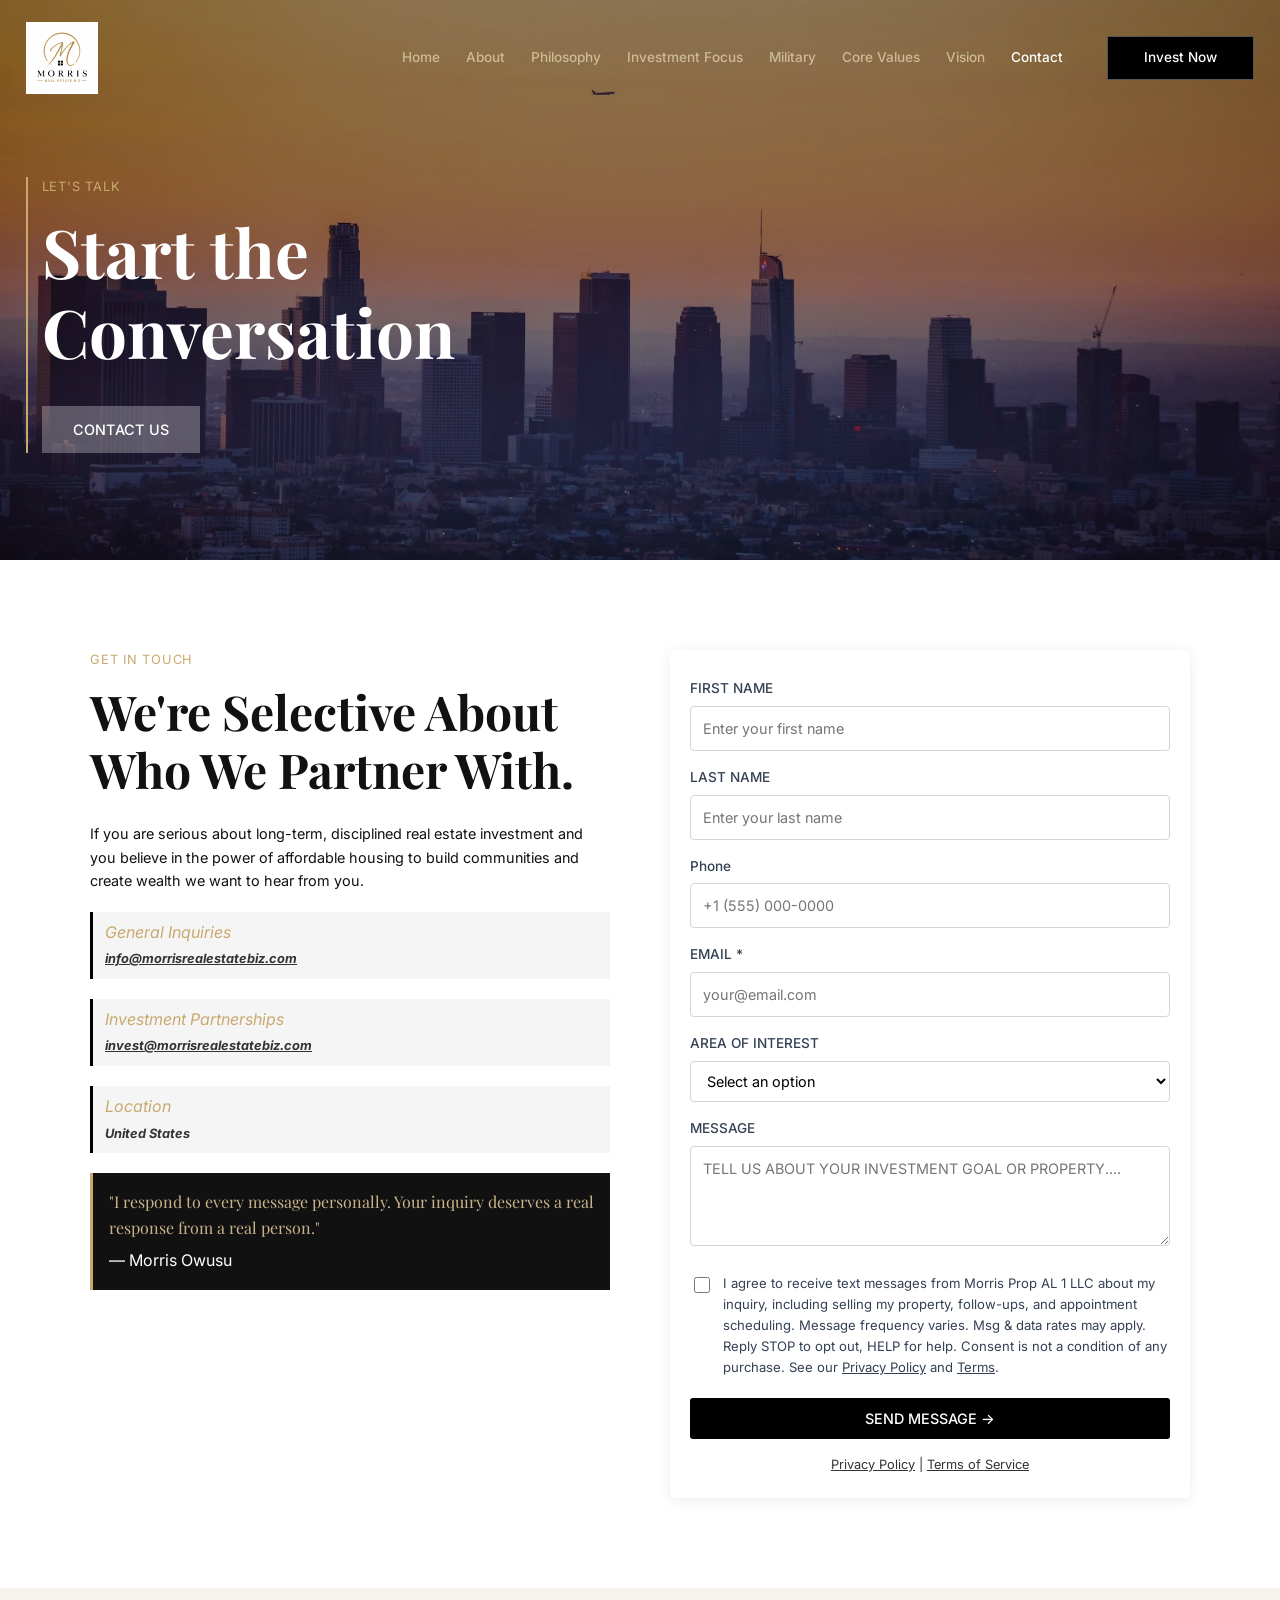
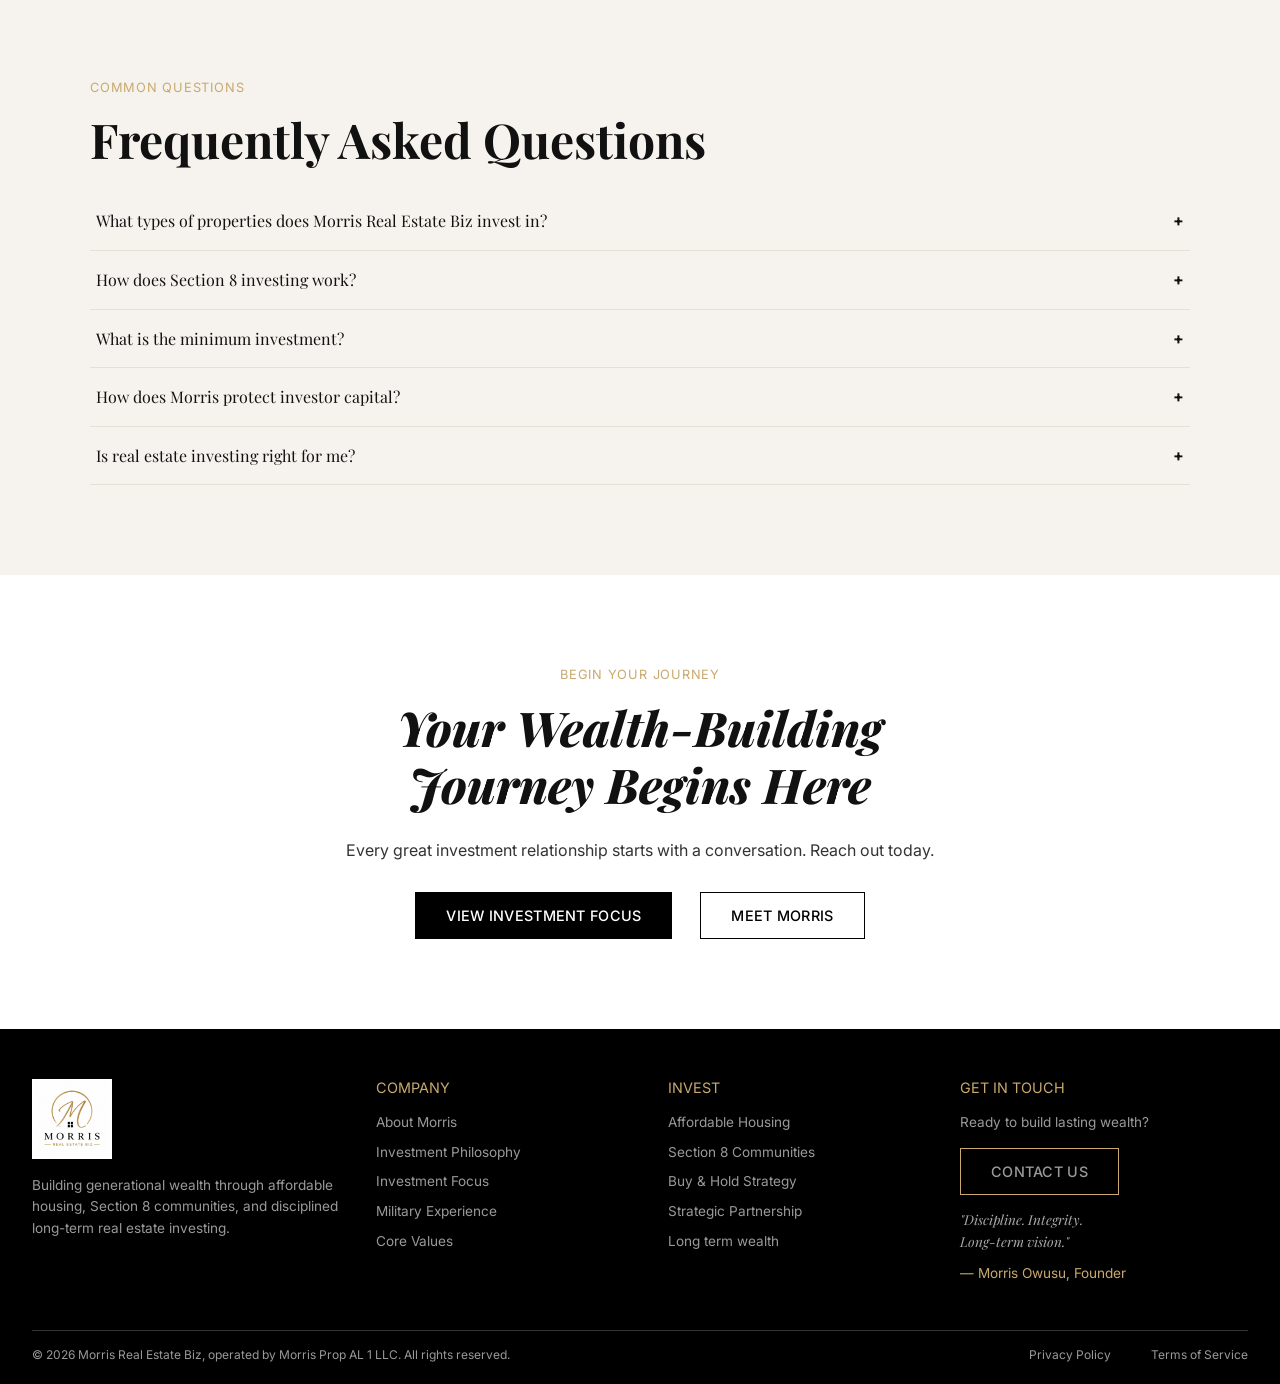
==== contact/index.html @ 5a74b3a9 "Static copy of morrisrealestatebis.com" ====
<!DOCTYPE html>
<html lang="en"><head><meta charset="utf-8"><meta name="viewport" content="width=device-width, initial-scale=1">
<title>Contact | Morris Real Estate Biz</title><meta name="description" content="Start the conversation with Morris Real Estate Biz.">
<link rel="icon" type="image/png" href="/favicon.png">
<link rel="preconnect" href="https://fonts.googleapis.com"><link rel="preconnect" href="https://fonts.gstatic.com" crossorigin>
<link href="https://fonts.googleapis.com/css2?family=Inter:wght@400;500;600;700&family=Playfair+Display:ital,wght@0,400;0,600;0,700;0,800;1,400;1,700;1,800&display=swap" rel="stylesheet">
<link rel="stylesheet" href="/assets/style.css"></head>
<body>
<header class="site-header"><div class="nav-wrap">
<a class="logo" href="/" aria-label="Morris Real Estate Biz home"><img src="/assets/img/logo.png" alt="Morris Real Estate Biz logo" width="72" height="72"></a>
<button class="menu-toggle" aria-label="Open menu" onclick="document.querySelector('.nav').classList.toggle('open')">&#9776;</button>
<nav class="nav"><a href="/">Home</a><a href="/about/">About</a><a href="/philosophy/">Philosophy</a><a href="/investment-focus/">Investment Focus</a><a href="/military/">Military</a><a href="/core-values/">Core Values</a><a href="/vision/">Vision</a><a href="/contact/" class="active">Contact</a><a class="btn-nav" href="/contact/">Invest Now</a></nav></div></header>
<main>
<section class="hero short" style="background-image:url(/assets/img/hero-la-skyline.jpg)"><div class="hero-inner"><span class="eyebrow">Let's Talk</span><h1>Start the<br>Conversation</h1><div class="btns"><a class="btn btn-glass" href="#contact-form">Contact Us</a></div></div></section><section><div class="container split" style="width:min(1100px,92%);align-items:start"><div><span class="eyebrow">Get In Touch</span><h2>We're Selective About<br>Who We Partner With.</h2><p style="font-size:.9rem;color:#111">If you are serious about long-term, disciplined real estate investment and you believe in the power of affordable housing to build communities and create wealth we want to hear from you.</p>
<div class="info-box"><em>General Inquiries</em><strong><a href="mailto:info@morrisrealestatebiz.com">info@morrisrealestatebiz.com</a></strong></div>
<div class="info-box"><em>Investment Partnerships</em><strong><a href="mailto:invest@morrisrealestatebiz.com">invest@morrisrealestatebiz.com</a></strong></div>
<div class="info-box"><em>Location</em><strong>United States</strong></div>
<div class="quote-dark">"I respond to every message personally. Your inquiry deserves a real response from a real person."<span>— Morris Owusu</span></div></div>
<form id="contact-form" class="form-card" action="https://formsubmit.co/morrisowusu24@gmail.com" method="POST">
<input type="hidden" name="_subject" value="New website inquiry">
<input type="hidden" name="_captcha" value="true">
<input type="hidden" name="_template" value="table">
<input type="hidden" name="_next" value="https://morrisrealestatebis.com/thanks/">
<input type="text" name="_honey" style="display:none" tabindex="-1" autocomplete="off">
<label for="first_name">FIRST NAME</label><input type="text" id="first_name" name="First name" placeholder="Enter your first name" autocomplete="given-name">
<label for="last_name">LAST NAME</label><input type="text" id="last_name" name="Last name" placeholder="Enter your last name" autocomplete="family-name">
<label for="phone">Phone</label><input type="tel" id="phone" name="Phone" placeholder="+1 (555) 000-0000" autocomplete="tel">
<label for="email">EMAIL *</label><input type="email" id="email" name="email" placeholder="your@email.com" required autocomplete="email">
<label for="interest">AREA OF INTEREST</label><select id="interest" name="Area of interest"><option value="">Select an option</option><option>Selling a property</option><option>Investment partnership</option><option>Affordable housing / Section 8</option><option>General inquiry</option></select>
<label for="message">MESSAGE</label><textarea id="message" name="Message" placeholder="TELL US ABOUT YOUR INVESTMENT GOAL OR PROPERTY...."></textarea>
<div class="consent"><input type="checkbox" id="sms_consent" name="SMS consent" value="Yes - agreed to receive text messages from Morris Prop AL 1 LLC"><label for="sms_consent" style="margin:0;font-weight:400;font-size:.82rem">I agree to receive text messages from Morris Prop AL 1 LLC about my inquiry, including selling my property, follow-ups, and appointment scheduling. Message frequency varies. Msg &amp; data rates may apply. Reply STOP to opt out, HELP for help. Consent is not a condition of any purchase. See our <a href="/privacy-policy/">Privacy Policy</a> and <a href="/terms-and-conditions/">Terms</a>.</label></div>
<button type="submit">SEND MESSAGE &rarr;</button>
<div class="form-links"><a href="/privacy-policy/">Privacy Policy</a> | <a href="/terms-and-conditions/">Terms of Service</a></div>
</form></div></section>
<section class="bg-cream"><div class="container" style="width:min(1100px,92%)"><span class="eyebrow">Common Questions</span><h2>Frequently Asked Questions</h2><div class="faq"><details><summary>What types of properties does Morris Real Estate Biz invest in?</summary><p>We focus primarily on affordable housing and Section 8 qualified multifamily and single-family residential properties. We prioritize markets with strong demand, manageable prices, and genuine community need.</p></details><details><summary>How does Section 8 investing work?</summary><p>The Housing Choice Voucher Program (Section 8) allows qualifying tenants to use government vouchers for rental assistance. As a landlord, you receive a guaranteed portion of rent directly from HUD, providing exceptional income stability.</p></details><details><summary>What is the minimum investment?</summary><p>Minimum investment thresholds vary by deal structure. We encourage you to reach out for a conversation — we tailor partnership structures to align with each investor's goals and capacity.</p></details><details><summary>How does Morris protect investor capital?</summary><p>Through conservative leverage, rigorous property due diligence, thorough market analysis, and disciplined cash flow underwriting. Every deal must cashflow positively before we proceed.</p></details><details><summary>Is real estate investing right for me?</summary><p>Real estate investment requires patience, capital commitment, and a long-term outlook. If you share Morris's belief in the power of patient, disciplined investing in affordable housing, we encourage you to start a conversation.</p></details></div></div></section>
<section class="center"><div class="narrow"><span class="eyebrow">Begin Your Journey</span><h2 style="font-style:italic;font-weight:800">Your Wealth-Building<br>Journey Begins Here</h2><p>Every great investment relationship starts with a conversation. Reach out today.</p><div class="btns"><a class="btn btn-dark" href="/investment-focus/">View Investment Focus</a><a class="btn btn-outline" href="/about/">Meet Morris</a></div></div></section>
</main>
<footer class="site-footer"><div class="foot-grid">
<div><a class="logo" href="/"><img src="/assets/img/logo.png" alt="Morris Real Estate Biz logo" width="80" height="80"></a><p>Building generational wealth through affordable housing, Section 8 communities, and disciplined long-term real estate investing.</p></div>
<div><h4>Company</h4><ul><li><a href="/about/">About Morris</a></li><li><a href="/philosophy/">Investment Philosophy</a></li><li><a href="/investment-focus/">Investment Focus</a></li><li><a href="/military/">Military Experience</a></li><li><a href="/core-values/">Core Values</a></li></ul></div>
<div><h4>Invest</h4><ul><li><a href="/investment-focus/">Affordable Housing</a></li><li><a href="/investment-focus/">Section 8 Communities</a></li><li><a href="/investment-focus/">Buy &amp; Hold Strategy</a></li><li><a href="/investment-focus/">Strategic Partnership</a></li><li><a href="/vision/">Long term wealth</a></li></ul></div>
<div><h4>Get in Touch</h4><p>Ready to build lasting wealth?</p><a class="btn btn-gold-outline" href="/contact/">Contact Us</a><p class="foot-quote">"Discipline. Integrity.<br>Long-term vision."</p><p style="color:var(--gold)">— Morris Owusu, Founder</p></div>
</div>
<div class="foot-bottom"><span>&copy; 2026 Morris Real Estate Biz, operated by Morris Prop AL 1 LLC. All rights reserved.</span><nav><a href="/privacy-policy/">Privacy Policy</a><a href="/terms-and-conditions/">Terms of Service</a></nav></div></footer>
</body></html>
---- assets/style.css ----
/* Morris Real Estate Biz — static rebuild */
:root{--gold:#c9a96e;--gold-dk:#a8884f;--black:#000;--ink:#111;--card:#1a1a1a;--cream:#f6f3ee;--sand:#ede7de;--text:#333;--muted:#6b6b6b;--line:#e6e0d6;
--serif:'Playfair Display',Georgia,serif;--sans:'Inter',system-ui,-apple-system,Segoe UI,Roboto,sans-serif}
*{box-sizing:border-box}
html{scroll-behavior:smooth}
body{margin:0;font-family:var(--sans);color:var(--text);background:#fff;line-height:1.6;font-size:16px;-webkit-font-smoothing:antialiased}
img{max-width:100%;display:block}
a{color:inherit}
h1,h2,h3,h4{font-family:var(--serif);color:var(--ink);margin:0 0 .5em;line-height:1.2;font-weight:700}
h1{font-size:clamp(2.4rem,5.5vw,4.2rem)}
h2{font-size:clamp(2rem,4vw,3rem)}
h3{font-size:1.35rem}
p{margin:0 0 1.1em}
.container{width:min(1200px,92%);margin:0 auto}
.narrow{width:min(820px,92%);margin:0 auto}
.eyebrow{display:block;font-size:.8rem;letter-spacing:.06em;text-transform:uppercase;color:var(--gold);margin-bottom:.8rem}
.center{text-align:center}
section{padding:90px 0}
.bg-black{background:#000;color:#bdbdbd}.bg-black h2,.bg-black h3{color:#fff}
.bg-dark{background:#222;color:#cfcfcf}.bg-dark h2{color:#fff}
.bg-cream{background:var(--cream)}.bg-sand{background:var(--sand)}
/* buttons */
.btn{display:inline-block;padding:14px 30px;font:500 .9rem var(--sans);text-transform:uppercase;letter-spacing:.02em;text-decoration:none;border:1px solid transparent;cursor:pointer;transition:.2s}
.btn-dark{background:#000;color:#fff;border-color:#000}.btn-dark:hover{background:var(--gold);border-color:var(--gold)}
.btn-outline{background:transparent;color:#000;border-color:#000}.btn-outline:hover{background:#000;color:#fff}
.btn-glass{background:rgba(255,255,255,.28);color:#fff}.btn-glass:hover{background:rgba(255,255,255,.45)}
.btn-gold-outline{border-color:var(--gold);color:var(--gold);background:transparent}.btn-gold-outline:hover{background:var(--gold);color:#000}
.btn-light-outline{border-color:#fff;color:#fff;background:transparent}.btn-light-outline:hover{background:#fff;color:#000}
.btns{display:flex;flex-wrap:wrap;gap:16px 28px;margin-top:28px}
.center .btns{justify-content:center}
/* header */
.site-header{position:absolute;top:0;left:0;right:0;z-index:50;padding:22px 0}
.site-header.solid{position:relative;background:#000}
.nav-wrap{display:flex;align-items:center;justify-content:space-between;width:96%;margin:0 auto}
.logo img{width:72px;height:auto;border:1px solid #fff}
.nav{display:flex;align-items:center;gap:26px}
.nav a{color:#cdbb95;text-decoration:none;font-size:.85rem;font-weight:500}
.nav a:hover,.nav a.active{color:#fff}
.nav .btn-nav{background:#000;color:#fff;border:1px solid #555;padding:10px 36px;margin-left:18px}
.nav .btn-nav:hover{background:var(--gold);color:#000}
.menu-toggle{display:none;background:none;border:0;color:#fff;font-size:28px;cursor:pointer}
/* hero */
.hero{position:relative;min-height:600px;display:flex;align-items:center;background-size:cover;background-position:center;color:#fff;padding:150px 0 80px}
.hero::before{content:"";position:absolute;inset:0;background:rgba(0,0,0,.45)}
.hero.short{min-height:560px}
.hero-inner{position:relative;width:96%;margin:0 auto;border-left:2px solid var(--gold);padding-left:14px}
.hero h1{color:#fff;max-width:760px}
.hero p.lead{font-size:1.2rem;color:#e6e6e6;max-width:640px}
.hero.centered .hero-inner{text-align:center;border-left:0}
.hero.centered h1,.hero.centered p.lead{margin-left:auto;margin-right:auto}
.hero.centered .btns{justify-content:center}
.hero-bar{position:absolute;left:0;right:0;bottom:0;background:rgba(0,0,0,.75);display:flex;justify-content:flex-end;gap:56px;padding:14px 4%;z-index:2}
.hero-bar div{text-align:right}.hero-bar strong{display:block;color:var(--gold);font-weight:500;font-size:.9rem}.hero-bar span{font-size:.75rem;color:#999}
/* grids */
.split{display:grid;grid-template-columns:1fr 1fr;gap:60px;align-items:center}
.cards4{display:grid;grid-template-columns:repeat(4,1fr);gap:2px}
.cards3{display:grid;grid-template-columns:repeat(3,1fr);gap:4px}
.cards2{display:grid;grid-template-columns:repeat(2,1fr);gap:2px}
.dcard{background:var(--card);border:1px solid #3b3a2a;padding:28px 22px;color:#9a9a9a}
.dcard h3{color:#fff;font-size:1.3rem}
.dcard a{color:var(--gold);text-decoration:none;font-size:.9rem}
.num{font-family:var(--serif);font-size:2.4rem;color:#4a4334;line-height:1;margin-bottom:12px;font-weight:700}
.dcard .tag{color:var(--gold);text-transform:uppercase;font-size:.9rem;margin:.2em 0 .6em}
.dcard hr{border:0;border-top:1px solid #444;margin:18px 0}
.dcard em{font-family:var(--serif);color:#c9b48a;font-size:.9rem}
.wcard{background:#fff;border:1px solid var(--line);padding:26px 22px;color:var(--muted);font-size:.92rem}
.wcard::before{content:"";display:block;width:30px;height:1px;background:var(--gold);margin-bottom:14px}
.wcard h3{font-size:1.25rem}
.photo-tag{position:absolute;left:24px;bottom:24px;background:rgba(0,0,0,.85);color:#fff;padding:14px 18px;font-size:.85rem}
.photo-tag em{display:block;font-family:var(--serif);color:var(--gold);font-size:.75rem}
.rel{position:relative}
.principle{background:#f8f8f8;border-left:3px solid #000;padding:12px 16px;margin-bottom:22px}
.principle strong{font-style:italic;display:block}.principle span{font-size:.85rem;font-style:italic}
/* stats */
.stats{position:relative;background-size:cover;background-position:center;color:#fff;text-align:center}
.stats::before{content:"";position:absolute;inset:0;background:rgba(10,6,4,.78)}
.stats>*{position:relative}
.stats h2{color:#fff}
.stat-row{display:grid;grid-template-columns:repeat(4,1fr);margin-top:50px}
.stat-row div{border-left:1px solid #666;padding:20px}.stat-row div:first-child{border-left:0}
.stat-row b{display:block;font-family:var(--serif);font-size:3rem;color:var(--gold);line-height:1.1}
.stat-row span{font-size:.85rem;color:#ccc}
.overlay-sec{position:relative;background-size:cover;background-position:center;color:#fff}
.overlay-sec::before{content:"";position:absolute;inset:0;background:rgba(0,0,0,.55)}
.overlay-sec>*{position:relative}.overlay-sec h2{color:#fff}
/* timeline */
.timeline{border-left:1px solid #555;margin-left:10px;padding-left:34px;max-width:620px}
.timeline .item{position:relative;padding-bottom:50px}
.timeline .item::before{content:"";position:absolute;left:-37px;top:8px;width:5px;height:5px;border-radius:50%;background:var(--gold)}
.timeline small{color:var(--gold);letter-spacing:.2em;font-size:.65rem}
.timeline h3{color:#fff;font-size:1.9rem;margin:.2em 0 .4em}
blockquote{margin:0}
.quote-big{font-family:var(--serif);font-style:italic;font-weight:800;font-size:clamp(1.6rem,3.2vw,2.5rem);color:#111;line-height:1.3}
.boxed-tag{display:inline-block;border:1px solid var(--gold);color:var(--gold);padding:6px 14px;font-size:.75rem;text-transform:uppercase;margin-bottom:12px}
.feat{display:grid;grid-template-columns:1fr 1fr;gap:10px 30px;margin:10px 0 20px;font-size:.8rem;color:#888}
.feat b{font-family:var(--serif);color:#111;font-size:.9rem;display:block}
.steps div{display:flex;gap:14px;align-items:center;margin:10px 0;font-size:.85rem}
.steps b{background:#000;color:#fff;width:34px;height:34px;display:flex;align-items:center;justify-content:center;font-weight:400}
.steps small{display:block;color:#888}
.quote-box{border:1px solid var(--gold);padding:18px 20px;margin:16px 0}
.quote-box p{font-family:var(--serif);font-style:italic;color:var(--gold);font-weight:700;margin:0 0 6px}
.icon{font-size:1.6rem;color:var(--gold)}
.vcard{background:#fff;padding:26px 22px;color:var(--muted);font-size:.85rem}
.vcard h3{font-size:1.4rem;margin-top:8px}
.vcard hr{border:0;border-top:1px solid #d9c9a8;margin:18px 0}
.vcard em{color:#888}
.goal{background:var(--cream);padding:24px 18px;font-size:.85rem;color:var(--muted)}
.goal b{font-family:var(--serif);font-size:2rem;color:var(--gold);display:block}
.goal h4{font-size:1rem;color:#111}
.mosaic{display:grid;grid-template-columns:1fr 1fr;gap:4px;margin-top:30px}
.mosaic .stack{display:grid;gap:4px}
.mosaic img{width:100%;height:100%;object-fit:cover}
/* contact */
.info-box{background:#f5f5f5;border-left:3px solid #000;padding:8px 12px;margin:20px 0}
.info-box em{color:var(--gold);display:block}.info-box strong{font-style:italic;font-size:.8rem}
.quote-dark{background:#111;color:#c9b48a;padding:16px;border-left:3px solid var(--gold);font-family:var(--serif)}
.quote-dark span{display:block;color:#fff;font-family:var(--sans);margin-top:8px}
.form-card{background:#fff;box-shadow:0 2px 14px rgba(0,0,0,.08);border-radius:6px;padding:12px 20px 22px}
.form-card label{display:block;font-size:.85rem;font-weight:500;color:#344054;margin:16px 0 6px}
.form-card input[type=text],.form-card input[type=email],.form-card input[type=tel],.form-card select,.form-card textarea{width:100%;padding:10px 12px;border:1px solid #d0d5dd;border-radius:4px;font:inherit;font-size:.9rem;background:#fff}
.form-card textarea{min-height:100px;resize:vertical}
.consent{display:flex;gap:10px;align-items:flex-start;margin:20px 0;font-size:.82rem;color:#344054}
.consent input{margin-top:4px;flex:none;width:16px;height:16px}
.form-card button{width:100%;background:#000;color:#fff;border:0;padding:12px;font:500 .9rem var(--sans);cursor:pointer;border-radius:3px}
.form-card button:hover{background:var(--gold)}
.form-links{text-align:center;font-size:.8rem;margin-top:16px}
.faq details{border-bottom:1px solid var(--line);padding:16px 6px}
.faq summary{font-family:var(--serif);cursor:pointer;list-style:none;display:flex;justify-content:space-between;color:#111}
.faq summary::after{content:"+";font-family:var(--sans);font-weight:700}
.faq details[open] summary::after{content:"–"}
.faq details p{margin:12px 0 0;color:var(--muted);font-size:.95rem}
/* legal */
.legal-title{font-family:var(--serif);font-style:italic;text-align:center;font-size:clamp(2.2rem,5vw,3.4rem);margin:50px 0 30px}
.legal{border:1px solid #f0c9a8;border-radius:8px;padding:20px 24px;margin-bottom:70px;font-size:.92rem;color:#222}
.legal h2{font-family:var(--sans);font-size:1rem;font-weight:600;margin:0 0 4px;color:#111}
.legal .sec{border-top:1px solid #ddd;padding:10px 0}
.legal p{margin:0 0 6px}
/* footer */
.site-footer{background:#000;color:#999;padding:50px 0 20px;font-size:.85rem}
.foot-grid{display:grid;grid-template-columns:1.2fr 1fr 1fr 1.1fr;gap:30px;width:95%;margin:0 auto}
.site-footer h4{font-family:var(--sans);color:var(--gold);font-weight:400;text-transform:uppercase;font-size:.9rem;margin-bottom:16px}
.site-footer ul{list-style:none;margin:0;padding:0}.site-footer li{margin-bottom:8px}
.site-footer a{color:#999;text-decoration:none}.site-footer a:hover{color:#fff}
.site-footer .logo img{width:80px;margin-bottom:16px}
.foot-quote{font-family:var(--serif);font-style:italic;color:#aaa;margin:14px 0 10px}
.foot-bottom{width:95%;margin:30px auto 0;border-top:1px solid #333;padding-top:14px;display:flex;justify-content:space-between;flex-wrap:wrap;gap:10px;font-size:.75rem}
.foot-bottom nav a{margin-left:40px}
/* responsive */
@media (max-width:1000px){
 .cards4{grid-template-columns:repeat(2,1fr)}
 .cards3{grid-template-columns:repeat(2,1fr)}
 .foot-grid{grid-template-columns:1fr 1fr}
}
@media (max-width:860px){
 .menu-toggle{display:block}
 .nav{display:none;position:absolute;top:100%;left:0;right:0;background:#000;flex-direction:column;align-items:flex-start;padding:16px 6%;gap:14px}
 .nav.open{display:flex}
 .nav .btn-nav{margin-left:0}
 .site-header .nav-wrap{position:relative}
 .split{grid-template-columns:1fr;gap:36px}
 .split.rev>*:first-child{order:2}
 .stat-row{grid-template-columns:repeat(2,1fr)}
 .stat-row div{border-left:0}
 section{padding:64px 0}
 .hero-bar{justify-content:space-around;gap:10px}
 .hero-bar div{text-align:center}
}
@media (max-width:560px){
 .cards4,.cards3,.cards2,.mosaic,.feat{grid-template-columns:1fr}
 .foot-grid{grid-template-columns:1fr}
 .hero{min-height:520px;padding-top:130px}
 .foot-bottom nav a{margin:0 20px 0 0}
 .btns .btn{width:100%;text-align:center}
}
.hero.has-bar{padding-bottom:130px}
@media (max-width:860px){.hero.has-bar{padding-bottom:150px}}
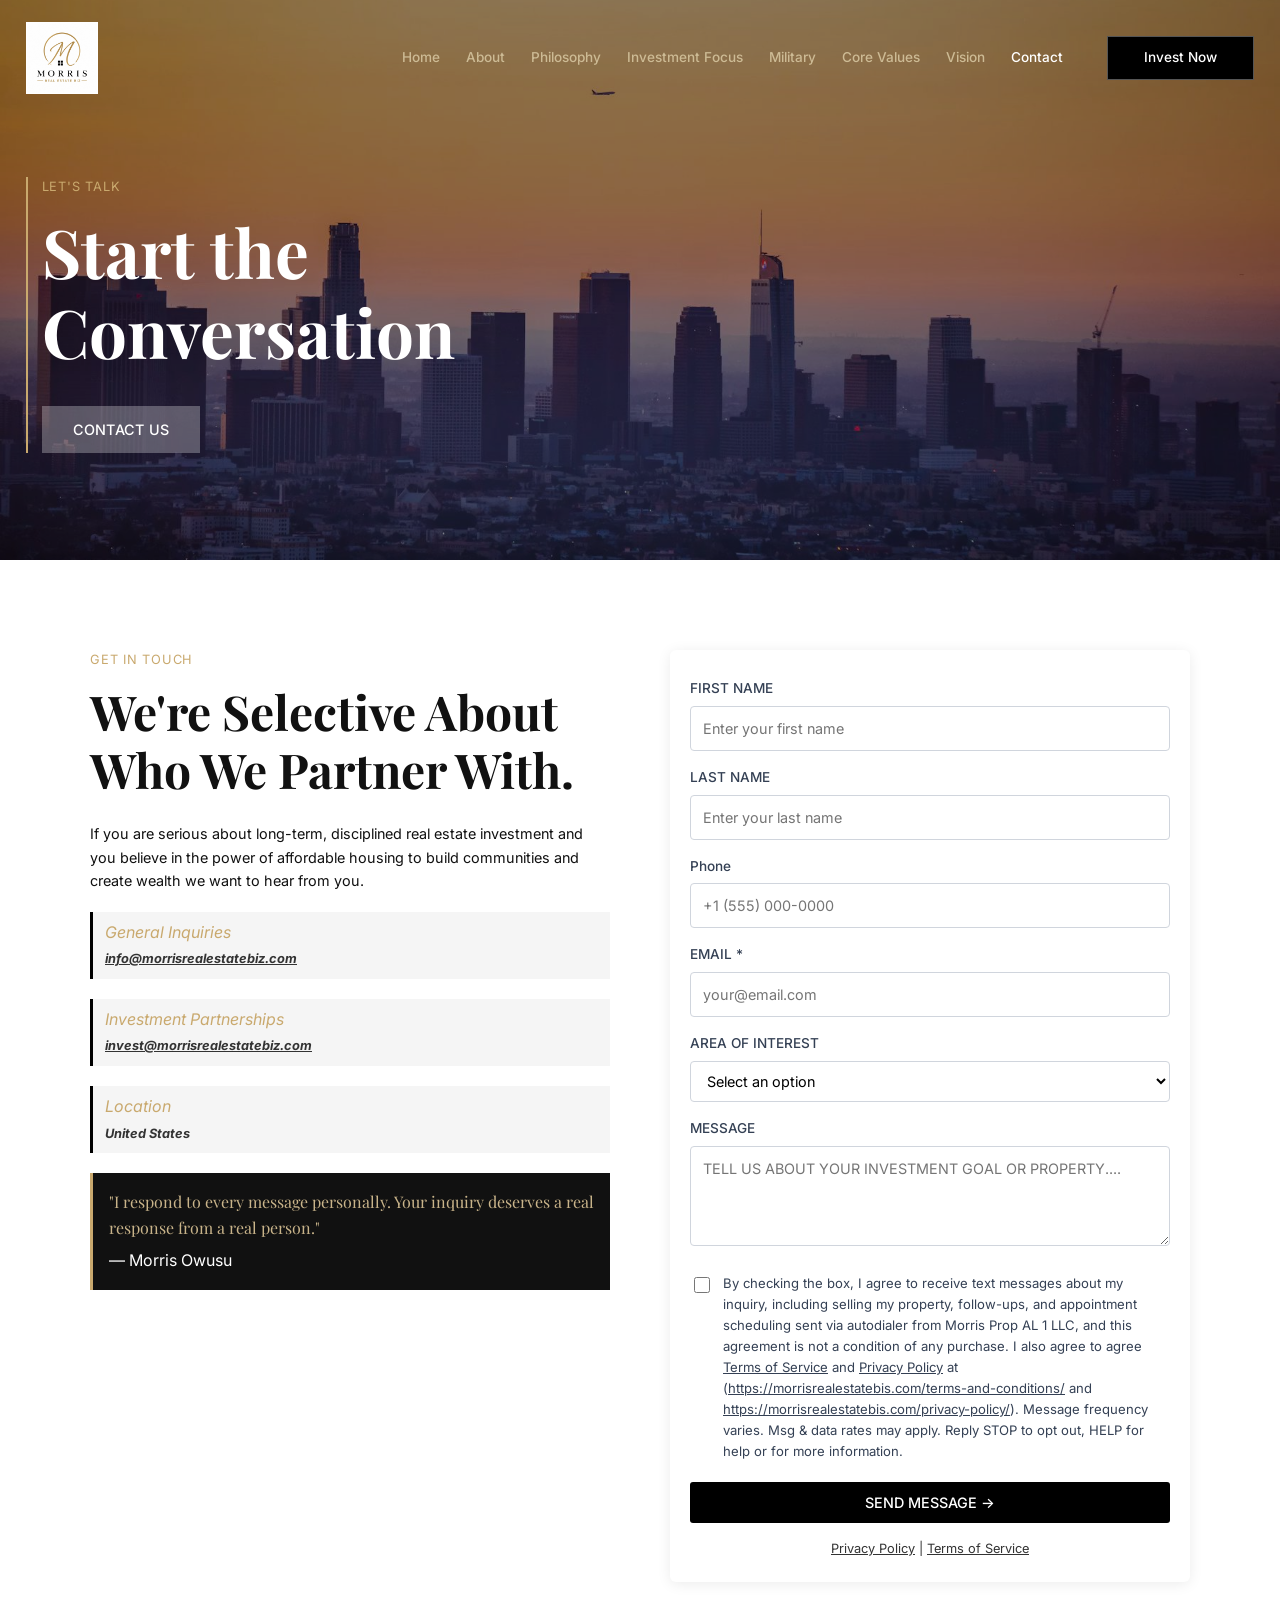
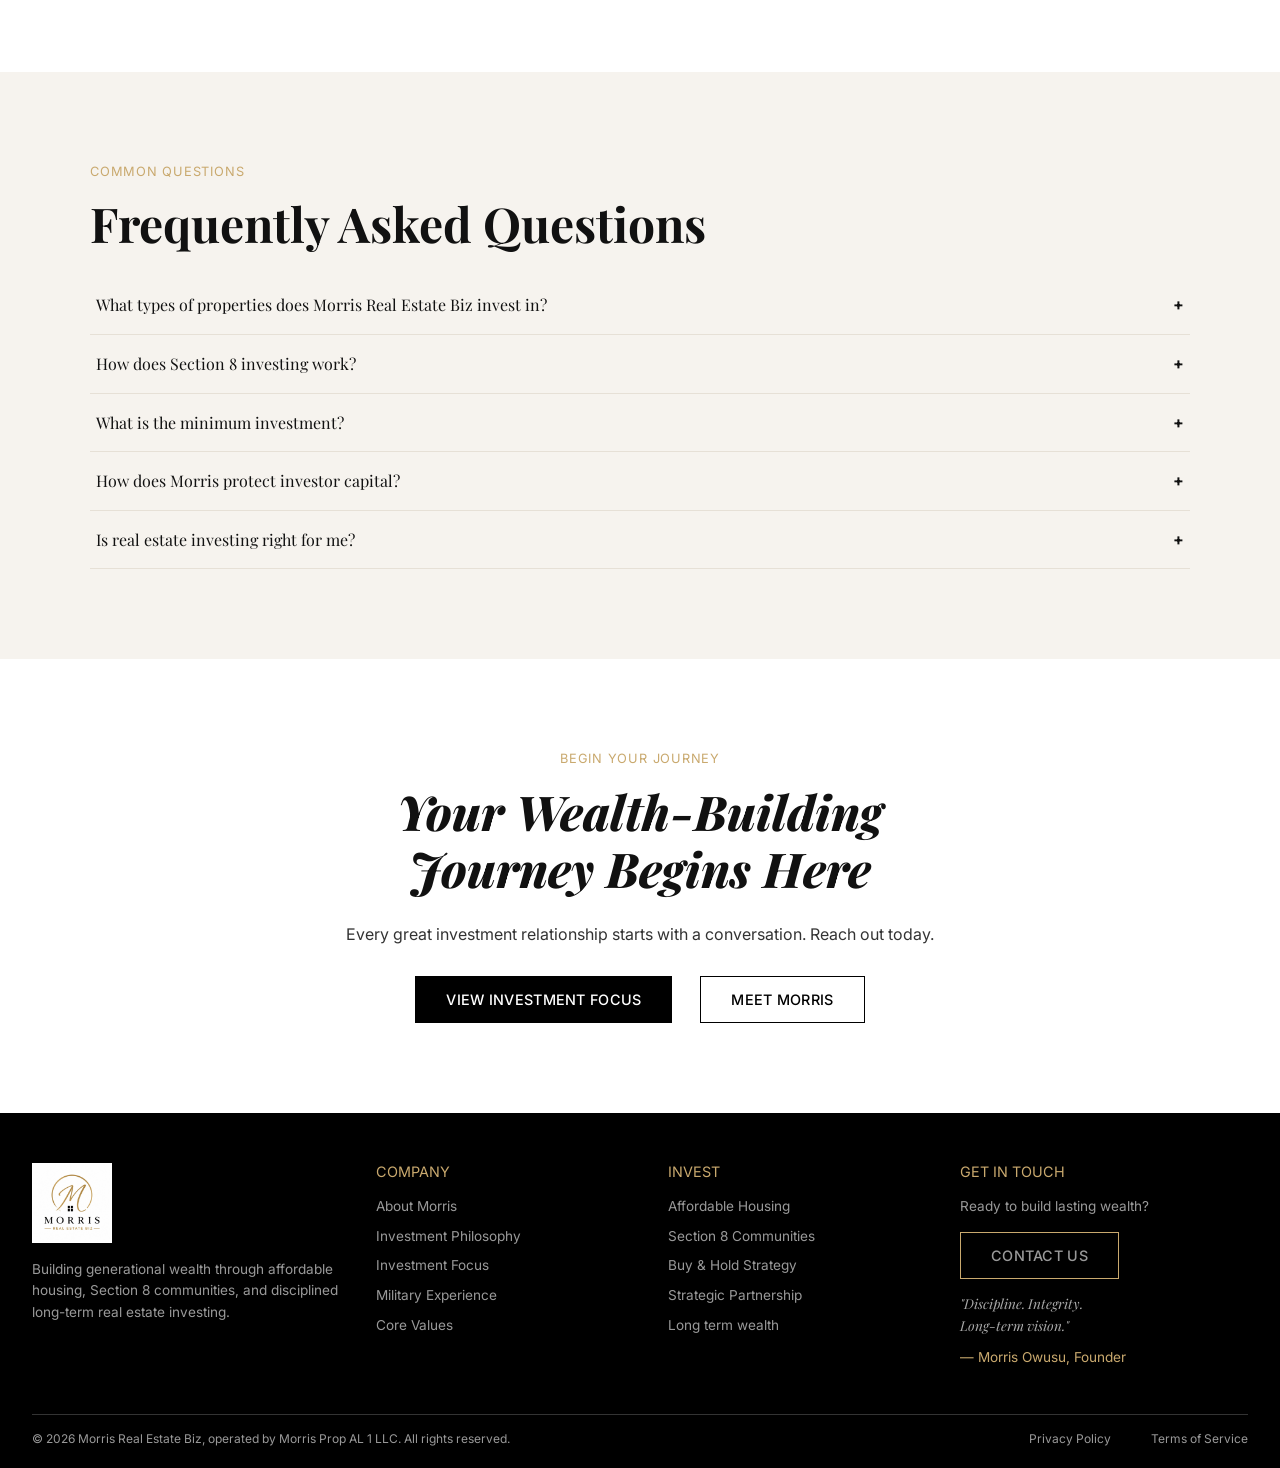
==== commit 14efc28f: "Update SMS opt-in disclosure per SimpleTexting API compliance verbiage" ====
--- a/contact/index.html
+++ b/contact/index.html
@@ -28,7 +28,7 @@
 <label for="email">EMAIL *</label><input type="email" id="email" name="email" placeholder="your@email.com" required autocomplete="email">
 <label for="interest">AREA OF INTEREST</label><select id="interest" name="Area of interest"><option value="">Select an option</option><option>Selling a property</option><option>Investment partnership</option><option>Affordable housing / Section 8</option><option>General inquiry</option></select>
 <label for="message">MESSAGE</label><textarea id="message" name="Message" placeholder="TELL US ABOUT YOUR INVESTMENT GOAL OR PROPERTY...."></textarea>
-<div class="consent"><input type="checkbox" id="sms_consent" name="SMS consent" value="Yes - agreed to receive text messages from Morris Prop AL 1 LLC"><label for="sms_consent" style="margin:0;font-weight:400;font-size:.82rem">I agree to receive text messages from Morris Prop AL 1 LLC about my inquiry, including selling my property, follow-ups, and appointment scheduling. Message frequency varies. Msg &amp; data rates may apply. Reply STOP to opt out, HELP for help. Consent is not a condition of any purchase. See our <a href="/privacy-policy/">Privacy Policy</a> and <a href="/terms-and-conditions/">Terms</a>.</label></div>
+<div class="consent"><input type="checkbox" id="sms_consent" name="SMS consent" value="Yes - agreed to receive text messages from Morris Prop AL 1 LLC"><label for="sms_consent" style="margin:0;font-weight:400;font-size:.82rem">By checking the box, I agree to receive text messages about my inquiry, including selling my property, follow-ups, and appointment scheduling sent via autodialer from Morris Prop AL 1 LLC, and this agreement is not a condition of any purchase. I also agree to agree <a href="https://morrisrealestatebis.com/terms-and-conditions/" style="text-decoration:underline">Terms of Service</a> and <a href="https://morrisrealestatebis.com/privacy-policy/" style="text-decoration:underline">Privacy Policy</a> at (<a href="https://morrisrealestatebis.com/terms-and-conditions/" style="text-decoration:underline">https://morrisrealestatebis.com/terms-and-conditions/</a> and <a href="https://morrisrealestatebis.com/privacy-policy/" style="text-decoration:underline">https://morrisrealestatebis.com/privacy-policy/</a>). Message frequency varies. Msg &amp; data rates may apply. Reply STOP to opt out, HELP for help or for more information.</label></div>
 <button type="submit">SEND MESSAGE &rarr;</button>
 <div class="form-links"><a href="/privacy-policy/">Privacy Policy</a> | <a href="/terms-and-conditions/">Terms of Service</a></div>
 </form></div></section>
